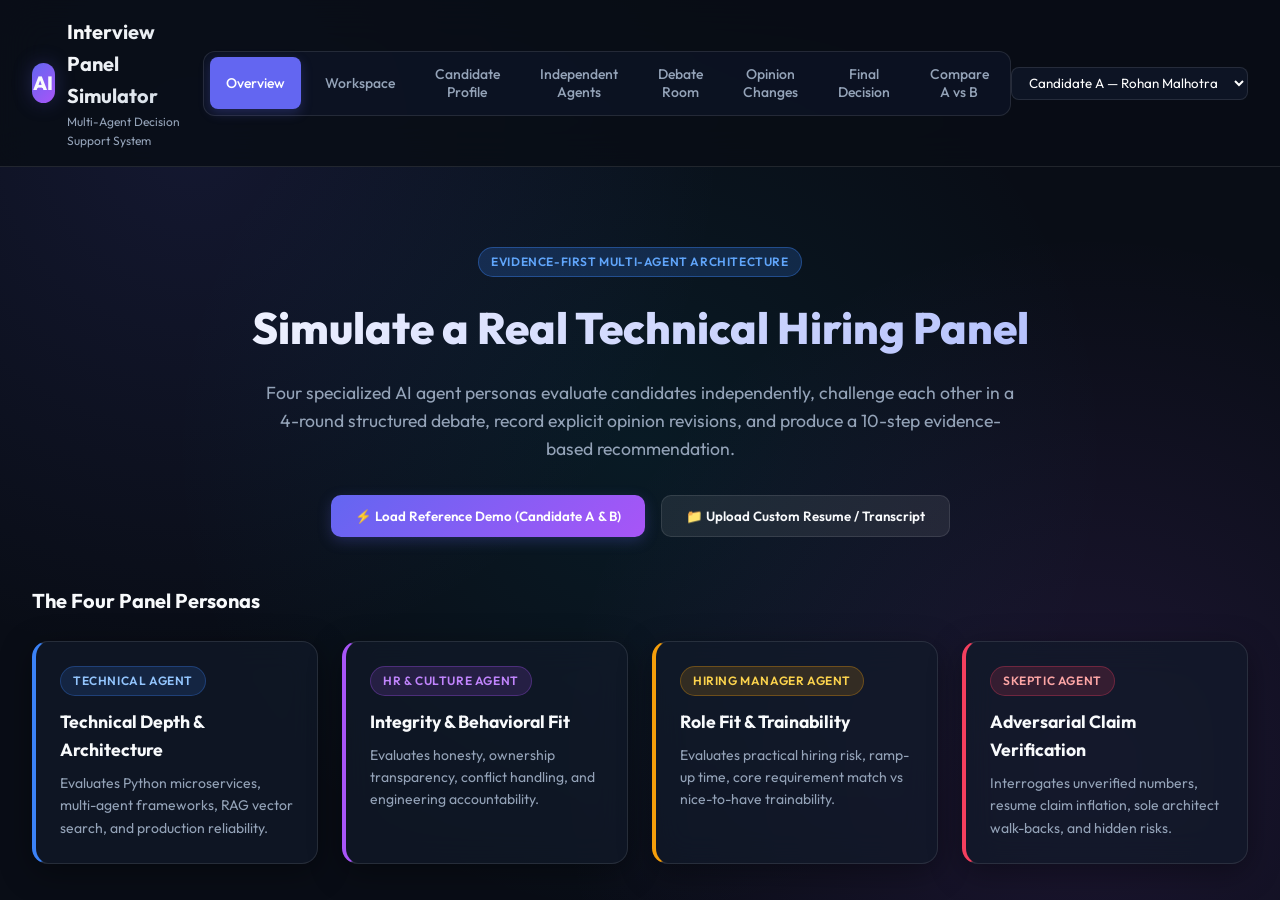
==== frontend/index.html @ b9ddc0e4 "Initial commit: Multi-Agent AI Interview Panel Simulator" ====
<!DOCTYPE html>
<html lang="en">
<head>
  <meta charset="UTF-8">
  <meta name="viewport" content="width=device-width, initial-scale=1.0">
  <title>Multi-Agent AI Interview Panel Simulator</title>
  <meta name="description" content="Evidence-first multi-agent hiring evaluation system featuring independent evaluation, structured debate, opinion revision, and 10-step decision engine.">
  <link rel="stylesheet" href="styles.css">
</head>
<body>

  <!-- Header -->
  <header>
    <div class="logo-container">
      <div class="logo-icon">AI</div>
      <div>
        <div class="logo-text">Interview Panel Simulator</div>
        <div style="font-size: 0.75rem; color: var(--text-muted);">Multi-Agent Decision Support System</div>
      </div>
    </div>

    <nav class="nav-tabs">
      <button class="nav-btn active" onclick="switchTab('screen-landing')">Overview</button>
      <button class="nav-btn" onclick="switchTab('screen-upload')">Workspace</button>
      <button class="nav-btn" onclick="switchTab('screen-overview')">Candidate Profile</button>
      <button class="nav-btn" onclick="switchTab('screen-agents')">Independent Agents</button>
      <button class="nav-btn" onclick="switchTab('screen-debate')">Debate Room</button>
      <button class="nav-btn" onclick="switchTab('screen-revisions')">Opinion Changes</button>
      <button class="nav-btn" onclick="switchTab('screen-decision')">Final Decision</button>
      <button class="nav-btn" onclick="switchTab('screen-compare')">Compare A vs B</button>
    </nav>

    <div style="display: flex; gap: 0.5rem; align-items: center;">
      <select id="candidate-selector" onchange="onCandidateSelectChange()" style="background: rgba(15, 23, 42, 0.8); border: 1px solid var(--border-color); color: #fff; padding: 0.4rem 0.8rem; border-radius: 8px; font-family: inherit;">
        <option value="cand-demo-001">Candidate A — Rohan Malhotra</option>
        <option value="cand-demo-002">Candidate B — Ananya Iyer</option>
      </select>
    </div>
  </header>

  <!-- SCREEN 1: LANDING PAGE -->
  <div id="screen-landing" class="screen active">
    <div style="text-align: center; margin: 3rem 0;">
      <span class="badge badge-hire" style="margin-bottom: 1rem;">Evidence-First Multi-Agent Architecture</span>
      <h1 style="font-size: 2.75rem; font-weight: 800; margin-bottom: 1rem; background: linear-gradient(135deg, #fff 0%, #a5b4fc 100%); -webkit-background-clip: text; -webkit-text-fill-color: transparent;">
        Simulate a Real Technical Hiring Panel
      </h1>
      <p style="color: var(--text-muted); max-width: 750px; margin: 0 auto 2rem auto; font-size: 1.1rem;">
        Four specialized AI agent personas evaluate candidates independently, challenge each other in a 4-round structured debate, record explicit opinion revisions, and produce a 10-step evidence-based recommendation.
      </p>

      <div style="display: flex; gap: 1rem; justify-content: center; margin-bottom: 3rem;">
        <button class="btn-primary" onclick="loadDemoDataAndEvaluate()">
          <span>⚡ Load Reference Demo (Candidate A & B)</span>
        </button>
        <button class="btn-secondary" onclick="switchTab('screen-upload')">
          <span>📁 Upload Custom Resume / Transcript</span>
        </button>
      </div>
    </div>

    <h2 style="font-size: 1.25rem; font-weight: 700; margin-bottom: 1.5rem;">The Four Panel Personas</h2>
    <div class="agent-grid">
      <div class="glass-panel agent-card tech">
        <div>
          <span class="badge badge-tech" style="margin-bottom: 0.75rem;">Technical Agent</span>
          <h3 style="font-size: 1.1rem; margin-bottom: 0.5rem;">Technical Depth & Architecture</h3>
          <p style="font-size: 0.875rem; color: var(--text-muted);">Evaluates Python microservices, multi-agent frameworks, RAG vector search, and production reliability.</p>
        </div>
      </div>
      <div class="glass-panel agent-card hr">
        <div>
          <span class="badge badge-hr" style="margin-bottom: 0.75rem;">HR & Culture Agent</span>
          <h3 style="font-size: 1.1rem; margin-bottom: 0.5rem;">Integrity & Behavioral Fit</h3>
          <p style="font-size: 0.875rem; color: var(--text-muted);">Evaluates honesty, ownership transparency, conflict handling, and engineering accountability.</p>
        </div>
      </div>
      <div class="glass-panel agent-card hm">
        <div>
          <span class="badge badge-hm" style="margin-bottom: 0.75rem;">Hiring Manager Agent</span>
          <h3 style="font-size: 1.1rem; margin-bottom: 0.5rem;">Role Fit & Trainability</h3>
          <p style="font-size: 0.875rem; color: var(--text-muted);">Evaluates practical hiring risk, ramp-up time, core requirement match vs nice-to-have trainability.</p>
        </div>
      </div>
      <div class="glass-panel agent-card skeptic">
        <div>
          <span class="badge badge-skeptic" style="margin-bottom: 0.75rem;">Skeptic Agent</span>
          <h3 style="font-size: 1.1rem; margin-bottom: 0.5rem;">Adversarial Claim Verification</h3>
          <p style="font-size: 0.875rem; color: var(--text-muted);">Interrogates unverified numbers, resume claim inflation, sole architect walk-backs, and hidden risks.</p>
        </div>
      </div>
    </div>
  </div>

  <!-- SCREEN 2: UPLOAD WORKSPACE -->
  <div id="screen-upload" class="screen">
    <div style="margin-bottom: 2rem;">
      <h2 style="font-size: 1.75rem; font-weight: 700;">Evaluation Workspace</h2>
      <p style="color: var(--text-muted);">Upload files or load pre-built demo candidate data for instant analysis.</p>
    </div>

    <div class="glass-panel" style="padding: 2rem; margin-bottom: 2rem;">
      <div style="display: flex; justify-content: space-between; align-items: center; margin-bottom: 1.5rem;">
        <h3 style="font-size: 1.2rem; font-weight: 600;">Reference Scenario Data</h3>
        <button class="btn-primary" onclick="loadDemoDataAndEvaluate()">⚡ Seed & Evaluate Demo Candidates</button>
      </div>
      <p style="color: var(--text-muted); font-size: 0.9rem;">
        Reference role: <strong>AI Engineer — Agentic Systems (Freight Operations)</strong>.<br>
        Candidate A (Rohan Malhotra): 3.5 yrs AI experience; claims multi-agent platform; walks back sole ownership of retry logic.<br>
        Candidate B (Ananya Iyer): Single-agent RAG depth; no LangGraph production experience; high honesty & pre-deploy eval suite.
      </p>
    </div>

    <div class="glass-panel" style="padding: 2rem;">
      <h3 style="font-size: 1.2rem; font-weight: 600; margin-bottom: 1rem;">Upload Custom Files</h3>
      <div style="display: grid; grid-template-columns: 1fr 1fr; gap: 1.5rem;">
        <div>
          <label style="display: block; font-size: 0.875rem; font-weight: 600; margin-bottom: 0.5rem;">Candidate Name</label>
          <input type="text" id="custom-cand-name" placeholder="e.g. Alex Morgan" style="width: 100%; padding: 0.75rem; background: rgba(15, 23, 42, 0.8); border: 1px solid var(--border-color); color: #fff; border-radius: 8px; font-family: inherit;">
        </div>
        <div>
          <label style="display: block; font-size: 0.875rem; font-weight: 600; margin-bottom: 0.5rem;">Resume File (.pdf / .txt)</label>
          <input type="file" id="custom-cand-resume" style="width: 100%; color: var(--text-muted);">
        </div>
        <div style="grid-column: span 2;">
          <label style="display: block; font-size: 0.875rem; font-weight: 600; margin-bottom: 0.5rem;">Interview Transcript File (.pdf / .txt)</label>
          <input type="file" id="custom-cand-transcript" style="width: 100%; color: var(--text-muted);">
        </div>
      </div>
      <button class="btn-secondary" style="margin-top: 1.5rem;" onclick="uploadCustomCandidate()">Upload & Evaluate</button>
    </div>
  </div>

  <!-- SCREEN 3: PROCESSING PIPELINE -->
  <div id="screen-pipeline" class="screen">
    <div style="text-align: center; margin: 3rem 0;">
      <h2 style="font-size: 1.75rem; font-weight: 700; margin-bottom: 1rem;">Evaluating Candidate Pipeline</h2>
      <p style="color: var(--text-muted); margin-bottom: 2rem;">Running independent agents, debate engine, and 10-step final decision reasoning...</p>
      
      <div class="glass-panel" style="max-width: 600px; margin: 0 auto; padding: 2rem; text-align: left;">
        <div class="pipeline-step" id="step-1" style="display: flex; gap: 1rem; align-items: center; margin-bottom: 1rem;">
          <span style="width: 24px; height: 24px; border-radius: 50%; background: var(--emerald); display: inline-flex; align-items: center; justify-content: center; font-size: 0.8rem; font-weight: 700; color: #000;">✓</span>
          <span>1. Document Parsing & Text Extraction</span>
        </div>
        <div class="pipeline-step" id="step-2" style="display: flex; gap: 1rem; align-items: center; margin-bottom: 1rem;">
          <span style="width: 24px; height: 24px; border-radius: 50%; background: var(--emerald); display: inline-flex; align-items: center; justify-content: center; font-size: 0.8rem; font-weight: 700; color: #000;">✓</span>
          <span>2. Candidate Profile & Evidence Store Registry</span>
        </div>
        <div class="pipeline-step" id="step-3" style="display: flex; gap: 1rem; align-items: center; margin-bottom: 1rem;">
          <span style="width: 24px; height: 24px; border-radius: 50%; background: var(--emerald); display: inline-flex; align-items: center; justify-content: center; font-size: 0.8rem; font-weight: 700; color: #000;">✓</span>
          <span>3. Four Independent Agent Evaluations (Isolated)</span>
        </div>
        <div class="pipeline-step" id="step-4" style="display: flex; gap: 1rem; align-items: center; margin-bottom: 1rem;">
          <span style="width: 24px; height: 24px; border-radius: 50%; background: var(--emerald); display: inline-flex; align-items: center; justify-content: center; font-size: 0.8rem; font-weight: 700; color: #000;">✓</span>
          <span>4. Structured 4-Round Debate Protocol</span>
        </div>
        <div class="pipeline-step" id="step-5" style="display: flex; gap: 1rem; align-items: center;">
          <span style="width: 24px; height: 24px; border-radius: 50%; background: var(--emerald); display: inline-flex; align-items: center; justify-content: center; font-size: 0.8rem; font-weight: 700; color: #000;">✓</span>
          <span>5. 10-Step Final Panel Decision Synthesis</span>
        </div>
      </div>
    </div>
  </div>

  <!-- SCREEN 4: CANDIDATE OVERVIEW -->
  <div id="screen-overview" class="screen">
    <div id="candidate-header" style="margin-bottom: 2rem;">
      <!-- Loaded dynamically -->
    </div>
    <div style="display: grid; grid-template-columns: 2fr 1fr; gap: 1.5rem;">
      <div class="glass-panel" style="padding: 1.5rem;">
        <h3 style="font-size: 1.1rem; font-weight: 700; margin-bottom: 1rem;">Demonstrated Capabilities & Claims</h3>
        <div id="cand-capabilities" style="margin-bottom: 1.5rem;"></div>
        
        <h3 style="font-size: 1.1rem; font-weight: 700; margin-bottom: 1rem;">Identified Technical / Role Gaps</h3>
        <div id="cand-gaps"></div>
      </div>

      <div class="glass-panel" style="padding: 1.5rem;">
        <h3 style="font-size: 1.1rem; font-weight: 700; margin-bottom: 1rem;">Evidence Registry</h3>
        <p style="font-size: 0.85rem; color: var(--text-muted); margin-bottom: 1rem;">Click any Evidence ID to view source document quote:</p>
        <div id="cand-evidence-list" style="display: flex; flex-direction: column; gap: 0.5rem;"></div>
      </div>
    </div>
  </div>

  <!-- SCREEN 5: INDEPENDENT AGENTS -->
  <div id="screen-agents" class="screen">
    <div style="margin-bottom: 1.5rem;">
      <h2 style="font-size: 1.75rem; font-weight: 700;">Independent First Impressions</h2>
      <p style="color: var(--text-muted);">Initial evaluations generated by 4 isolated agent calls with zero cross-agent visibility.</p>
    </div>
    <div id="initial-agents-container" class="agent-grid"></div>
  </div>

  <!-- SCREEN 6: DEBATE ROOM -->
  <div id="screen-debate" class="screen">
    <div style="margin-bottom: 1.5rem; display: flex; justify-content: space-between; align-items: center;">
      <div>
        <h2 style="font-size: 1.75rem; font-weight: 700;">Debate Room</h2>
        <p style="color: var(--text-muted);">4-Round structured cross-examination (Challenge → Response → Revision → Summary)</p>
      </div>
      <button class="btn-secondary" onclick="runDebateForCurrentCandidate()">Re-Run Debate</button>
    </div>
    <div id="debate-timeline-container" style="max-width: 900px; margin: 0 auto;"></div>
  </div>

  <!-- SCREEN 7: OPINION REVISIONS -->
  <div id="screen-revisions" class="screen">
    <div style="margin-bottom: 1.5rem;">
      <h2 style="font-size: 1.75rem; font-weight: 700;">Explicit Opinion Revision Tracking</h2>
      <p style="color: var(--text-muted);">Before & After matrix comparing initial recommendations against post-debate stance revisions.</p>
    </div>
    <div class="glass-panel" style="padding: 1.5rem;">
      <table class="matrix-table">
        <thead>
          <tr>
            <th>Agent Persona</th>
            <th>Initial Position</th>
            <th>Post-Debate Position</th>
            <th>Changed?</th>
            <th>Revision Trigger & Reason</th>
          </tr>
        </thead>
        <tbody id="opinion-revisions-tbody"></tbody>
      </table>
    </div>
  </div>

  <!-- SCREEN 8: FINAL DECISION -->
  <div id="screen-decision" class="screen">
    <div id="final-decision-header" style="margin-bottom: 2rem;"></div>
    <div style="display: grid; grid-template-columns: 1fr 1fr; gap: 1.5rem; margin-bottom: 2rem;">
      <div class="glass-panel" style="padding: 1.5rem;">
        <h3 style="font-size: 1.1rem; font-weight: 700; color: #34d399; margin-bottom: 1rem;">Core Strengths & Alignment</h3>
        <div id="final-strengths"></div>
      </div>
      <div class="glass-panel" style="padding: 1.5rem;">
        <h3 style="font-size: 1.1rem; font-weight: 700; color: #f87171; margin-bottom: 1rem;">Key Risks & Unresolved Disagreements</h3>
        <div id="final-concerns"></div>
      </div>
    </div>
    <div class="glass-panel" style="padding: 1.5rem;">
      <h3 style="font-size: 1.2rem; font-weight: 700; margin-bottom: 1rem;">10-Step Multi-Tier Reasoning Sequence</h3>
      <div id="reasoning-steps-container"></div>
    </div>
  </div>

  <!-- SCREEN 9: CANDIDATE COMPARISON -->
  <div id="screen-compare" class="screen">
    <div style="margin-bottom: 2rem;">
      <h2 style="font-size: 1.75rem; font-weight: 700;">Side-by-Side Panel Comparison</h2>
      <p style="color: var(--text-muted);">Comparing Candidate A (Rohan Malhotra) vs Candidate B (Ananya Iyer)</p>
    </div>
    <div id="comparison-container"></div>
  </div>

  <!-- EVIDENCE EXPLORER MODAL -->
  <div id="evidence-modal" class="modal-overlay">
    <div class="modal-content">
      <button class="modal-close" onclick="closeEvidenceModal()">&times;</button>
      <div style="display: flex; gap: 0.5rem; align-items: center; margin-bottom: 1rem;">
        <span id="modal-ev-id" class="evidence-chip">E-A-001</span>
        <span id="modal-ev-source" class="badge badge-hire">transcript</span>
        <span id="modal-ev-section" style="font-size: 0.85rem; color: var(--text-muted);">Technical</span>
      </div>
      <h3 style="font-size: 1.1rem; font-weight: 700; margin-bottom: 0.75rem;">Source Document Quote</h3>
      <blockquote id="modal-ev-quote" style="background: rgba(15, 23, 42, 0.9); border-left: 3px solid var(--primary); padding: 1rem; font-style: italic; color: #e2e8f0; margin-bottom: 1rem; border-radius: 4px;">
        Quote text goes here...
      </blockquote>
      <h4 style="font-size: 0.9rem; font-weight: 600; color: var(--text-muted); margin-bottom: 0.5rem;">Supported Claims:</h4>
      <div id="modal-ev-supports" style="display: flex; gap: 0.5rem; flex-wrap: wrap;"></div>
    </div>
  </div>

  <script src="app.js"></script>
</body>
</html>
---- frontend/styles.css ----
@import url('https://fonts.googleapis.com/css2?family=Outfit:wght@300;400;500;600;700;800&family=JetBrains+Mono:wght@400;500;600&display=swap');

:root {
  --bg-dark: #090d16;
  --bg-card: rgba(18, 26, 42, 0.7);
  --bg-card-hover: rgba(26, 38, 62, 0.85);
  --border-color: rgba(255, 255, 255, 0.1);
  --border-highlight: rgba(99, 102, 241, 0.4);
  
  --primary: #6366f1;
  --primary-glow: rgba(99, 102, 241, 0.25);
  --cyan: #06b6d4;
  --purple: #a855f7;
  --amber: #f59e0b;
  --rose: #f43f5e;
  --emerald: #10b981;
  
  --text-main: #f8fafc;
  --text-muted: #94a3b8;
  --text-subtle: #64748b;
  
  --tech-color: #3b82f6;
  --hr-color: #a855f7;
  --hm-color: #f59e0b;
  --skeptic-color: #f43f5e;
}

* {
  box-sizing: border-box;
  margin: 0;
  padding: 0;
}

body {
  font-family: 'Outfit', -apple-system, BlinkMacSystemFont, sans-serif;
  background-color: var(--bg-dark);
  color: var(--text-main);
  line-height: 1.6;
  overflow-x: hidden;
  background-image: 
    radial-gradient(circle at 15% 15%, rgba(99, 102, 241, 0.12) 0%, transparent 40%),
    radial-gradient(circle at 85% 85%, rgba(168, 85, 247, 0.12) 0%, transparent 40%),
    radial-gradient(circle at 50% 50%, rgba(6, 182, 212, 0.08) 0%, transparent 60%);
  min-height: 100vh;
}

/* Scrollbars */
::-webkit-scrollbar {
  width: 8px;
  height: 8px;
}
::-webkit-scrollbar-track {
  background: rgba(15, 23, 42, 0.6);
}
::-webkit-scrollbar-thumb {
  background: rgba(255, 255, 255, 0.15);
  border-radius: 4px;
}
::-webkit-scrollbar-thumb:hover {
  background: rgba(255, 255, 255, 0.3);
}

/* Glassmorphism Containers */
.glass-panel {
  background: var(--bg-card);
  backdrop-filter: blur(16px);
  -webkit-backdrop-filter: blur(16px);
  border: 1px solid var(--border-color);
  border-radius: 16px;
  box-shadow: 0 8px 32px 0 rgba(0, 0, 0, 0.37);
  transition: all 0.3s ease;
}

.glass-panel:hover {
  border-color: rgba(255, 255, 255, 0.18);
}

/* Header & Nav */
header {
  position: sticky;
  top: 0;
  z-index: 100;
  background: rgba(9, 13, 22, 0.85);
  backdrop-filter: blur(20px);
  border-bottom: 1px solid var(--border-color);
  padding: 1rem 2rem;
  display: flex;
  justify-content: space-between;
  align-items: center;
}

.logo-container {
  display: flex;
  align-items: center;
  gap: 0.75rem;
}

.logo-icon {
  width: 40px;
  height: 40px;
  background: linear-gradient(135deg, var(--primary), var(--purple));
  border-radius: 12px;
  display: flex;
  align-items: center;
  justify-content: center;
  font-weight: 800;
  font-size: 1.2rem;
  box-shadow: 0 0 20px var(--primary-glow);
}

.logo-text {
  font-size: 1.25rem;
  font-weight: 700;
  background: linear-gradient(135deg, #fff 0%, #cbd5e1 100%);
  -webkit-background-clip: text;
  -webkit-text-fill-color: transparent;
}

.nav-tabs {
  display: flex;
  gap: 0.5rem;
  background: rgba(15, 23, 42, 0.6);
  padding: 0.35rem;
  border-radius: 12px;
  border: 1px solid var(--border-color);
}

.nav-btn {
  background: transparent;
  border: none;
  color: var(--text-muted);
  padding: 0.5rem 1rem;
  font-family: inherit;
  font-size: 0.875rem;
  font-weight: 500;
  border-radius: 8px;
  cursor: pointer;
  transition: all 0.2s ease;
}

.nav-btn:hover {
  color: var(--text-main);
  background: rgba(255, 255, 255, 0.05);
}

.nav-btn.active {
  color: #fff;
  background: var(--primary);
  box-shadow: 0 4px 12px var(--primary-glow);
}

/* Badges */
.badge {
  display: inline-flex;
  align-items: center;
  padding: 0.25rem 0.75rem;
  border-radius: 20px;
  font-size: 0.75rem;
  font-weight: 600;
  text-transform: uppercase;
  letter-spacing: 0.05em;
}

.badge-strong-hire { background: rgba(16, 185, 129, 0.2); color: #34d399; border: 1px solid rgba(16, 185, 129, 0.4); }
.badge-hire { background: rgba(59, 130, 246, 0.2); color: #60a5fa; border: 1px solid rgba(59, 130, 246, 0.4); }
.badge-borderline { background: rgba(245, 158, 11, 0.2); color: #fbbf24; border: 1px solid rgba(245, 158, 11, 0.4); }
.badge-no-hire { background: rgba(244, 63, 94, 0.2); color: #f87171; border: 1px solid rgba(244, 63, 94, 0.4); }

.badge-tech { background: rgba(59, 130, 246, 0.15); color: #93c5fd; border: 1px solid rgba(59, 130, 246, 0.3); }
.badge-hr { background: rgba(168, 85, 247, 0.15); color: #c084fc; border: 1px solid rgba(168, 85, 247, 0.3); }
.badge-hm { background: rgba(245, 158, 11, 0.15); color: #fcd34d; border: 1px solid rgba(245, 158, 11, 0.3); }
.badge-skeptic { background: rgba(244, 63, 94, 0.15); color: #fca5a5; border: 1px solid rgba(244, 63, 94, 0.3); }

/* Stance Badges */
.stance-agree { background: rgba(16, 185, 129, 0.2); color: #34d399; }
.stance-disagree { background: rgba(244, 63, 94, 0.2); color: #f87171; }
.stance-partial { background: rgba(245, 158, 11, 0.2); color: #fbbf24; }
.stance-clarify { background: rgba(6, 182, 212, 0.2); color: #22d3ee; }

/* Buttons */
.btn-primary {
  background: linear-gradient(135deg, var(--primary), var(--purple));
  color: white;
  border: none;
  padding: 0.75rem 1.5rem;
  font-family: inherit;
  font-weight: 600;
  border-radius: 10px;
  cursor: pointer;
  box-shadow: 0 4px 14px var(--primary-glow);
  transition: all 0.2s ease;
  display: inline-flex;
  align-items: center;
  gap: 0.5rem;
}

.btn-primary:hover {
  transform: translateY(-2px);
  box-shadow: 0 6px 20px var(--primary-glow);
}

.btn-secondary {
  background: rgba(255, 255, 255, 0.08);
  color: var(--text-main);
  border: 1px solid var(--border-color);
  padding: 0.75rem 1.5rem;
  font-family: inherit;
  font-weight: 600;
  border-radius: 10px;
  cursor: pointer;
  transition: all 0.2s ease;
}

.btn-secondary:hover {
  background: rgba(255, 255, 255, 0.15);
}

/* Layout Screens */
.screen {
  display: none;
  padding: 2rem;
  max-width: 1300px;
  margin: 0 auto;
  animation: fadeIn 0.4s ease-out;
}

.screen.active {
  display: block;
}

@keyframes fadeIn {
  from { opacity: 0; transform: translateY(10px); }
  to { opacity: 1; transform: translateY(0); }
}

/* Evidence Chip */
.evidence-chip {
  display: inline-flex;
  align-items: center;
  gap: 0.35rem;
  padding: 0.2rem 0.5rem;
  background: rgba(99, 102, 241, 0.15);
  border: 1px solid rgba(99, 102, 241, 0.3);
  border-radius: 6px;
  font-family: 'JetBrains Mono', monospace;
  font-size: 0.75rem;
  color: #a5b4fc;
  cursor: pointer;
  transition: all 0.2s ease;
}

.evidence-chip:hover {
  background: rgba(99, 102, 241, 0.35);
  color: #fff;
  border-color: var(--primary);
}

/* Modal / Drawer */
.modal-overlay {
  position: fixed;
  top: 0;
  left: 0;
  right: 0;
  bottom: 0;
  background: rgba(0, 0, 0, 0.75);
  backdrop-filter: blur(8px);
  z-index: 1000;
  display: none;
  align-items: center;
  justify-content: center;
  padding: 2rem;
}

.modal-overlay.active {
  display: flex;
}

.modal-content {
  background: #0f172a;
  border: 1px solid var(--border-highlight);
  border-radius: 20px;
  max-width: 650px;
  width: 100%;
  padding: 2rem;
  box-shadow: 0 20px 50px rgba(0, 0, 0, 0.6);
  position: relative;
}

.modal-close {
  position: absolute;
  top: 1.25rem;
  right: 1.25rem;
  background: transparent;
  border: none;
  color: var(--text-muted);
  font-size: 1.5rem;
  cursor: pointer;
}

.modal-close:hover {
  color: white;
}

/* Grid & Cards */
.agent-grid {
  display: grid;
  grid-template-columns: repeat(auto-fit, minmax(280px, 1fr));
  gap: 1.5rem;
  margin-top: 1.5rem;
}

.agent-card {
  padding: 1.5rem;
  display: flex;
  flex-direction: column;
  justify-content: space-between;
  border-left: 4px solid var(--primary);
}

.agent-card.tech { border-left-color: var(--tech-color); }
.agent-card.hr { border-left-color: var(--hr-color); }
.agent-card.hm { border-left-color: var(--hm-color); }
.agent-card.skeptic { border-left-color: var(--skeptic-color); }

/* Debate Message Card */
.debate-turn-card {
  padding: 1.25rem;
  margin-bottom: 1rem;
  border-left: 3px solid var(--border-color);
  position: relative;
}

.opinion-changed-card {
  background: rgba(245, 158, 11, 0.12);
  border: 1px solid rgba(245, 158, 11, 0.4);
  border-radius: 12px;
  padding: 1rem 1.25rem;
  margin: 1.25rem 0;
  display: flex;
  align-items: center;
  gap: 1rem;
}

/* Comparison Table */
.matrix-table {
  width: 100%;
  border-collapse: collapse;
  margin-top: 1rem;
}

.matrix-table th, .matrix-table td {
  padding: 1rem;
  text-align: left;
  border-bottom: 1px solid var(--border-color);
}

.matrix-table th {
  background: rgba(15, 23, 42, 0.8);
  color: var(--text-muted);
  font-size: 0.85rem;
  text-transform: uppercase;
}
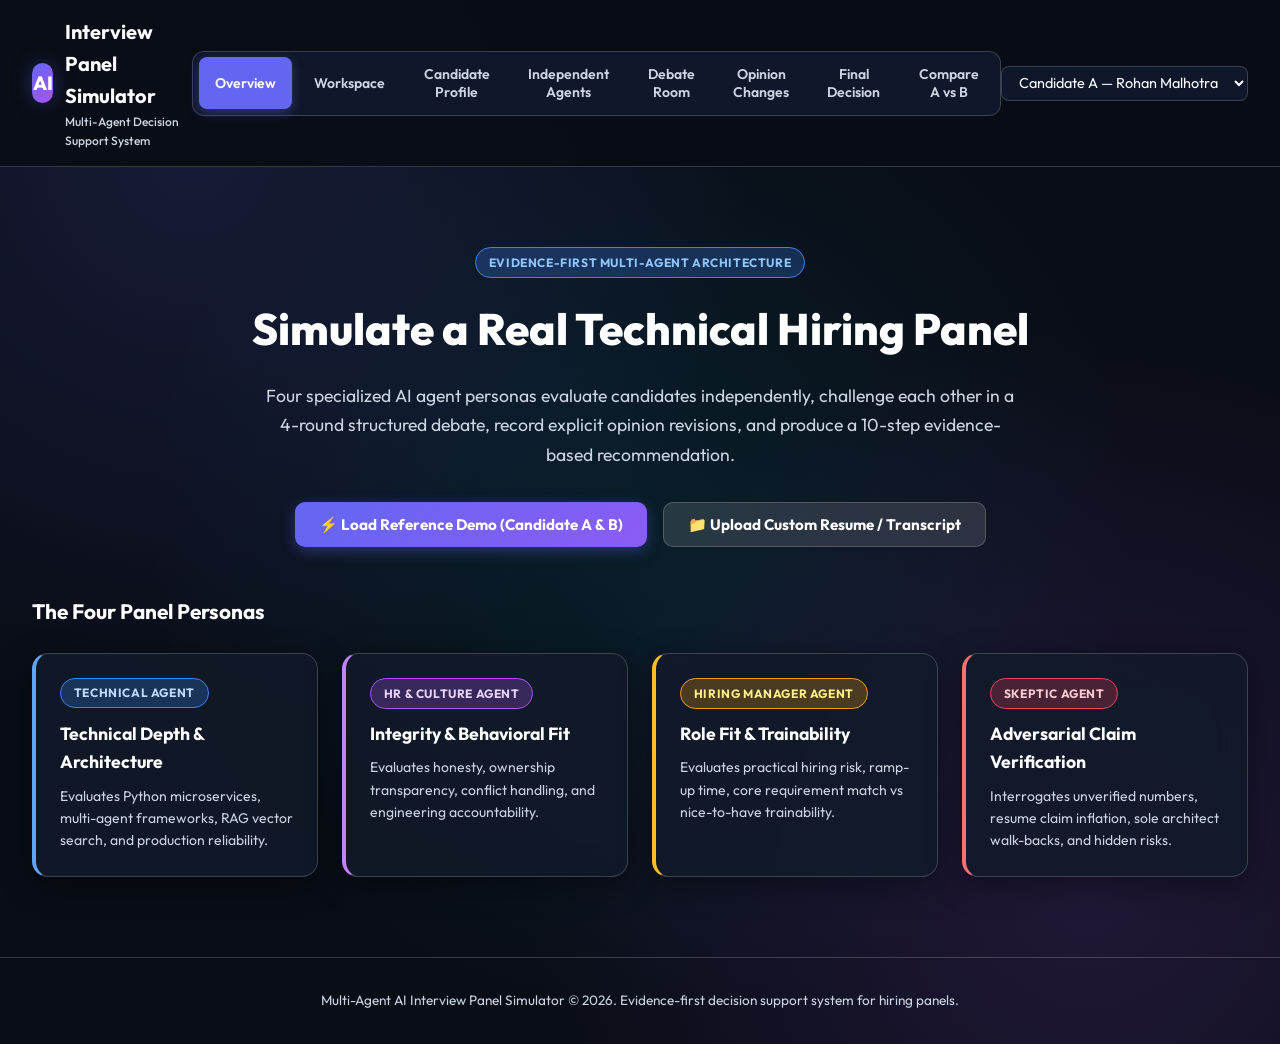
==== commit affd6497: "Overhaul Accessibility (WCAG 2.1 AA), Security Headers, Input Sanitization, and Response Compression" ====
--- a/frontend/index.html
+++ b/frontend/index.html
@@ -1,5 +1,5 @@
 <!DOCTYPE html>
-<html lang="en">
+<html lang="en" dir="ltr">
 <head>
   <meta charset="UTF-8">
   <meta name="viewport" content="width=device-width, initial-scale=1.0">
@@ -9,270 +9,285 @@
 </head>
 <body>
 
+  <!-- Screen Reader Announcement Live Region -->
+  <div id="live-announcer" class="sr-only" aria-live="polite" aria-atomic="true"></div>
+
   <!-- Header -->
-  <header>
+  <header role="banner">
     <div class="logo-container">
-      <div class="logo-icon">AI</div>
+      <div class="logo-icon" aria-hidden="true">AI</div>
       <div>
-        <div class="logo-text">Interview Panel Simulator</div>
-        <div style="font-size: 0.75rem; color: var(--text-muted);">Multi-Agent Decision Support System</div>
+        <h1 class="logo-text">Interview Panel Simulator</h1>
+        <p style="font-size: 0.75rem; color: #cbd5e1; font-weight: 500;">Multi-Agent Decision Support System</p>
       </div>
     </div>
 
-    <nav class="nav-tabs">
-      <button class="nav-btn active" onclick="switchTab('screen-landing')">Overview</button>
-      <button class="nav-btn" onclick="switchTab('screen-upload')">Workspace</button>
-      <button class="nav-btn" onclick="switchTab('screen-overview')">Candidate Profile</button>
-      <button class="nav-btn" onclick="switchTab('screen-agents')">Independent Agents</button>
-      <button class="nav-btn" onclick="switchTab('screen-debate')">Debate Room</button>
-      <button class="nav-btn" onclick="switchTab('screen-revisions')">Opinion Changes</button>
-      <button class="nav-btn" onclick="switchTab('screen-decision')">Final Decision</button>
-      <button class="nav-btn" onclick="switchTab('screen-compare')">Compare A vs B</button>
+    <nav aria-label="Primary Navigation">
+      <div class="nav-tabs" role="tablist">
+        <button id="tab-landing" role="tab" aria-selected="true" aria-controls="screen-landing" class="nav-btn active" onclick="switchTab('screen-landing')">Overview</button>
+        <button id="tab-upload" role="tab" aria-selected="false" aria-controls="screen-upload" class="nav-btn" onclick="switchTab('screen-upload')">Workspace</button>
+        <button id="tab-overview" role="tab" aria-selected="false" aria-controls="screen-overview" class="nav-btn" onclick="switchTab('screen-overview')">Candidate Profile</button>
+        <button id="tab-agents" role="tab" aria-selected="false" aria-controls="screen-agents" class="nav-btn" onclick="switchTab('screen-agents')">Independent Agents</button>
+        <button id="tab-debate" role="tab" aria-selected="false" aria-controls="screen-debate" class="nav-btn" onclick="switchTab('screen-debate')">Debate Room</button>
+        <button id="tab-revisions" role="tab" aria-selected="false" aria-controls="screen-revisions" class="nav-btn" onclick="switchTab('screen-revisions')">Opinion Changes</button>
+        <button id="tab-decision" role="tab" aria-selected="false" aria-controls="screen-decision" class="nav-btn" onclick="switchTab('screen-decision')">Final Decision</button>
+        <button id="tab-compare" role="tab" aria-selected="false" aria-controls="screen-compare" class="nav-btn" onclick="switchTab('screen-compare')">Compare A vs B</button>
+      </div>
     </nav>
 
     <div style="display: flex; gap: 0.5rem; align-items: center;">
-      <select id="candidate-selector" onchange="onCandidateSelectChange()" style="background: rgba(15, 23, 42, 0.8); border: 1px solid var(--border-color); color: #fff; padding: 0.4rem 0.8rem; border-radius: 8px; font-family: inherit;">
+      <label for="candidate-selector" class="sr-only">Select Candidate</label>
+      <select id="candidate-selector" aria-label="Select Candidate Profile" onchange="onCandidateSelectChange()" style="background: #0f172a; border: 1px solid var(--border-color); color: #ffffff; padding: 0.4rem 0.8rem; border-radius: 8px; font-family: inherit; font-size: 0.9rem;">
         <option value="cand-demo-001">Candidate A — Rohan Malhotra</option>
         <option value="cand-demo-002">Candidate B — Ananya Iyer</option>
       </select>
     </div>
   </header>
 
-  <!-- SCREEN 1: LANDING PAGE -->
-  <div id="screen-landing" class="screen active">
-    <div style="text-align: center; margin: 3rem 0;">
-      <span class="badge badge-hire" style="margin-bottom: 1rem;">Evidence-First Multi-Agent Architecture</span>
-      <h1 style="font-size: 2.75rem; font-weight: 800; margin-bottom: 1rem; background: linear-gradient(135deg, #fff 0%, #a5b4fc 100%); -webkit-background-clip: text; -webkit-text-fill-color: transparent;">
-        Simulate a Real Technical Hiring Panel
-      </h1>
-      <p style="color: var(--text-muted); max-width: 750px; margin: 0 auto 2rem auto; font-size: 1.1rem;">
-        Four specialized AI agent personas evaluate candidates independently, challenge each other in a 4-round structured debate, record explicit opinion revisions, and produce a 10-step evidence-based recommendation.
-      </p>
-
-      <div style="display: flex; gap: 1rem; justify-content: center; margin-bottom: 3rem;">
-        <button class="btn-primary" onclick="loadDemoDataAndEvaluate()">
-          <span>⚡ Load Reference Demo (Candidate A & B)</span>
-        </button>
-        <button class="btn-secondary" onclick="switchTab('screen-upload')">
-          <span>📁 Upload Custom Resume / Transcript</span>
-        </button>
-      </div>
-    </div>
-
-    <h2 style="font-size: 1.25rem; font-weight: 700; margin-bottom: 1.5rem;">The Four Panel Personas</h2>
-    <div class="agent-grid">
-      <div class="glass-panel agent-card tech">
+  <!-- Main Content Area -->
+  <main id="main-content" role="main">
+
+    <!-- SCREEN 1: LANDING PAGE -->
+    <section id="screen-landing" class="screen active" role="tabpanel" aria-labelledby="tab-landing" tabindex="0">
+      <div style="text-align: center; margin: 3rem 0;">
+        <span class="badge badge-hire" style="margin-bottom: 1rem;">Evidence-First Multi-Agent Architecture</span>
+        <h2 style="font-size: 2.75rem; font-weight: 800; margin-bottom: 1rem; color: #ffffff;">
+          Simulate a Real Technical Hiring Panel
+        </h2>
+        <p style="color: #cbd5e1; max-width: 750px; margin: 0 auto 2rem auto; font-size: 1.1rem; line-height: 1.7;">
+          Four specialized AI agent personas evaluate candidates independently, challenge each other in a 4-round structured debate, record explicit opinion revisions, and produce a 10-step evidence-based recommendation.
+        </p>
+
+        <div style="display: flex; gap: 1rem; justify-content: center; margin-bottom: 3rem;">
+          <button class="btn-primary" aria-label="Load reference demo candidate data" onclick="loadDemoDataAndEvaluate()">
+            <span>⚡ Load Reference Demo (Candidate A & B)</span>
+          </button>
+          <button class="btn-secondary" aria-label="Navigate to upload workspace" onclick="switchTab('screen-upload')">
+            <span>📁 Upload Custom Resume / Transcript</span>
+          </button>
+        </div>
+      </div>
+
+      <h3 style="font-size: 1.3rem; font-weight: 700; margin-bottom: 1.5rem; color: #ffffff;">The Four Panel Personas</h3>
+      <div class="agent-grid">
+        <article class="glass-panel agent-card tech" tabindex="0">
+          <div>
+            <span class="badge badge-tech" style="margin-bottom: 0.75rem;">Technical Agent</span>
+            <h4 style="font-size: 1.1rem; margin-bottom: 0.5rem; color: #ffffff;">Technical Depth & Architecture</h4>
+            <p style="font-size: 0.875rem; color: #cbd5e1;">Evaluates Python microservices, multi-agent frameworks, RAG vector search, and production reliability.</p>
+          </div>
+        </article>
+        <article class="glass-panel agent-card hr" tabindex="0">
+          <div>
+            <span class="badge badge-hr" style="margin-bottom: 0.75rem;">HR & Culture Agent</span>
+            <h4 style="font-size: 1.1rem; margin-bottom: 0.5rem; color: #ffffff;">Integrity & Behavioral Fit</h4>
+            <p style="font-size: 0.875rem; color: #cbd5e1;">Evaluates honesty, ownership transparency, conflict handling, and engineering accountability.</p>
+          </div>
+        </article>
+        <article class="glass-panel agent-card hm" tabindex="0">
+          <div>
+            <span class="badge badge-hm" style="margin-bottom: 0.75rem;">Hiring Manager Agent</span>
+            <h4 style="font-size: 1.1rem; margin-bottom: 0.5rem; color: #ffffff;">Role Fit & Trainability</h4>
+            <p style="font-size: 0.875rem; color: #cbd5e1;">Evaluates practical hiring risk, ramp-up time, core requirement match vs nice-to-have trainability.</p>
+          </div>
+        </article>
+        <article class="glass-panel agent-card skeptic" tabindex="0">
+          <div>
+            <span class="badge badge-skeptic" style="margin-bottom: 0.75rem;">Skeptic Agent</span>
+            <h4 style="font-size: 1.1rem; margin-bottom: 0.5rem; color: #ffffff;">Adversarial Claim Verification</h4>
+            <p style="font-size: 0.875rem; color: #cbd5e1;">Interrogates unverified numbers, resume claim inflation, sole architect walk-backs, and hidden risks.</p>
+          </div>
+        </article>
+      </div>
+    </section>
+
+    <!-- SCREEN 2: UPLOAD WORKSPACE -->
+    <section id="screen-upload" class="screen" role="tabpanel" aria-labelledby="tab-upload" tabindex="0">
+      <div style="margin-bottom: 2rem;">
+        <h2 style="font-size: 1.75rem; font-weight: 700; color: #ffffff;">Evaluation Workspace</h2>
+        <p style="color: #cbd5e1;">Upload custom candidate files or run the pre-built reference demo dataset.</p>
+      </div>
+
+      <div class="glass-panel" style="padding: 2rem; margin-bottom: 2rem;">
+        <div style="display: flex; justify-content: space-between; align-items: center; margin-bottom: 1.5rem;">
+          <h3 style="font-size: 1.2rem; font-weight: 600; color: #ffffff;">Reference Scenario Data</h3>
+          <button class="btn-primary" aria-label="Seed and evaluate reference demo candidates" onclick="loadDemoDataAndEvaluate()">⚡ Seed & Evaluate Demo Candidates</button>
+        </div>
+        <p style="color: #cbd5e1; font-size: 0.95rem; line-height: 1.6;">
+          Target Role: <strong style="color: #ffffff;">AI Engineer — Agentic Systems (Freight Operations)</strong>.<br>
+          <strong style="color: #60a5fa;">Candidate A (Rohan Malhotra)</strong>: 3.5 yrs AI experience; claims multi-agent platform; walks back sole ownership of retry engine.<br>
+          <strong style="color: #34d399;">Candidate B (Ananya Iyer)</strong>: Single-agent RAG depth; no LangGraph production experience; high honesty & pre-deploy eval suite.
+        </p>
+      </div>
+
+      <div class="glass-panel" style="padding: 2rem;">
+        <h3 style="font-size: 1.2rem; font-weight: 600; margin-bottom: 1.25rem; color: #ffffff;">Upload Custom Files</h3>
+        <form id="upload-form" onsubmit="event.preventDefault(); uploadCustomCandidate();">
+          <div style="display: grid; grid-template-columns: 1fr 1fr; gap: 1.5rem;">
+            <div>
+              <label for="custom-cand-name" style="display: block; font-size: 0.875rem; font-weight: 600; margin-bottom: 0.5rem; color: #ffffff;">Candidate Name</label>
+              <input type="text" id="custom-cand-name" name="candidate_name" placeholder="e.g. Alex Morgan" required aria-required="true" style="width: 100%; padding: 0.75rem; background: #0f172a; border: 1px solid var(--border-color); color: #ffffff; border-radius: 8px; font-family: inherit;">
+            </div>
+            <div>
+              <label for="custom-cand-resume" style="display: block; font-size: 0.875rem; font-weight: 600; margin-bottom: 0.5rem; color: #ffffff;">Resume File (.pdf / .txt)</label>
+              <input type="file" id="custom-cand-resume" name="resume" accept=".pdf,.txt" aria-label="Upload resume file" style="width: 100%; color: #cbd5e1;">
+            </div>
+            <div style="grid-column: span 2;">
+              <label for="custom-cand-transcript" style="display: block; font-size: 0.875rem; font-weight: 600; margin-bottom: 0.5rem; color: #ffffff;">Interview Transcript File (.pdf / .txt)</label>
+              <input type="file" id="custom-cand-transcript" name="transcript" accept=".pdf,.txt" aria-label="Upload interview transcript file" style="width: 100%; color: #cbd5e1;">
+            </div>
+          </div>
+          <button type="submit" class="btn-secondary" style="margin-top: 1.5rem;" aria-label="Submit uploaded candidate for evaluation">Upload & Evaluate Candidate</button>
+        </form>
+      </div>
+    </section>
+
+    <!-- SCREEN 3: PROCESSING PIPELINE -->
+    <section id="screen-pipeline" class="screen" role="tabpanel" aria-labelledby="tab-upload" tabindex="0">
+      <div style="text-align: center; margin: 3rem 0;">
+        <h2 style="font-size: 1.75rem; font-weight: 700; margin-bottom: 1rem; color: #ffffff;">Evaluating Candidate Pipeline</h2>
+        <p style="color: #cbd5e1; margin-bottom: 2rem;">Running independent agents, debate engine, and 10-step final decision reasoning...</p>
+        
+        <div class="glass-panel" style="max-width: 600px; margin: 0 auto; padding: 2rem; text-align: left;">
+          <div class="pipeline-step" id="step-1" style="display: flex; gap: 1rem; align-items: center; margin-bottom: 1rem;">
+            <span style="width: 24px; height: 24px; border-radius: 50%; background: var(--emerald); display: inline-flex; align-items: center; justify-content: center; font-size: 0.8rem; font-weight: 700; color: #000000;" aria-hidden="true">✓</span>
+            <span style="color: #ffffff; font-weight: 500;">1. Document Parsing & Text Extraction</span>
+          </div>
+          <div class="pipeline-step" id="step-2" style="display: flex; gap: 1rem; align-items: center; margin-bottom: 1rem;">
+            <span style="width: 24px; height: 24px; border-radius: 50%; background: var(--emerald); display: inline-flex; align-items: center; justify-content: center; font-size: 0.8rem; font-weight: 700; color: #000000;" aria-hidden="true">✓</span>
+            <span style="color: #ffffff; font-weight: 500;">2. Candidate Profile & Evidence Store Registry</span>
+          </div>
+          <div class="pipeline-step" id="step-3" style="display: flex; gap: 1rem; align-items: center; margin-bottom: 1rem;">
+            <span style="width: 24px; height: 24px; border-radius: 50%; background: var(--emerald); display: inline-flex; align-items: center; justify-content: center; font-size: 0.8rem; font-weight: 700; color: #000000;" aria-hidden="true">✓</span>
+            <span style="color: #ffffff; font-weight: 500;">3. Four Independent Agent Evaluations (Isolated)</span>
+          </div>
+          <div class="pipeline-step" id="step-4" style="display: flex; gap: 1rem; align-items: center; margin-bottom: 1rem;">
+            <span style="width: 24px; height: 24px; border-radius: 50%; background: var(--emerald); display: inline-flex; align-items: center; justify-content: center; font-size: 0.8rem; font-weight: 700; color: #000000;" aria-hidden="true">✓</span>
+            <span style="color: #ffffff; font-weight: 500;">4. Structured 4-Round Debate Protocol</span>
+          </div>
+          <div class="pipeline-step" id="step-5" style="display: flex; gap: 1rem; align-items: center;">
+            <span style="width: 24px; height: 24px; border-radius: 50%; background: var(--emerald); display: inline-flex; align-items: center; justify-content: center; font-size: 0.8rem; font-weight: 700; color: #000000;" aria-hidden="true">✓</span>
+            <span style="color: #ffffff; font-weight: 500;">5. 10-Step Final Panel Decision Synthesis</span>
+          </div>
+        </div>
+      </div>
+    </section>
+
+    <!-- SCREEN 4: CANDIDATE OVERVIEW -->
+    <section id="screen-overview" class="screen" role="tabpanel" aria-labelledby="tab-overview" tabindex="0">
+      <header id="candidate-header" style="margin-bottom: 2rem; background: transparent; padding: 0; border: none;"></header>
+      <div style="display: grid; grid-template-columns: 2fr 1fr; gap: 1.5rem;">
+        <article class="glass-panel" style="padding: 1.5rem;">
+          <h3 style="font-size: 1.1rem; font-weight: 700; margin-bottom: 1rem; color: #ffffff;">Demonstrated Capabilities & Claims</h3>
+          <div id="cand-capabilities" style="margin-bottom: 1.5rem;"></div>
+          
+          <h3 style="font-size: 1.1rem; font-weight: 700; margin-bottom: 1rem; color: #ffffff;">Identified Technical / Role Gaps</h3>
+          <div id="cand-gaps"></div>
+        </article>
+
+        <aside class="glass-panel" style="padding: 1.5rem;">
+          <h3 style="font-size: 1.1rem; font-weight: 700; margin-bottom: 0.5rem; color: #ffffff;">Evidence Registry</h3>
+          <p style="font-size: 0.85rem; color: #cbd5e1; margin-bottom: 1rem;">Click or press Enter on any Evidence ID to view source quote:</p>
+          <div id="cand-evidence-list" style="display: flex; flex-direction: column; gap: 0.5rem;"></div>
+        </aside>
+      </div>
+    </section>
+
+    <!-- SCREEN 5: INDEPENDENT AGENTS -->
+    <section id="screen-agents" class="screen" role="tabpanel" aria-labelledby="tab-agents" tabindex="0">
+      <div style="margin-bottom: 1.5rem;">
+        <h2 style="font-size: 1.75rem; font-weight: 700; color: #ffffff;">Independent First Impressions</h2>
+        <p style="color: #cbd5e1;">Initial evaluations generated by 4 isolated agent calls with zero cross-agent visibility.</p>
+      </div>
+      <div id="initial-agents-container" class="agent-grid"></div>
+    </section>
+
+    <!-- SCREEN 6: DEBATE ROOM -->
+    <section id="screen-debate" class="screen" role="tabpanel" aria-labelledby="tab-debate" tabindex="0">
+      <div style="margin-bottom: 1.5rem; display: flex; justify-content: space-between; align-items: center;">
         <div>
-          <span class="badge badge-tech" style="margin-bottom: 0.75rem;">Technical Agent</span>
-          <h3 style="font-size: 1.1rem; margin-bottom: 0.5rem;">Technical Depth & Architecture</h3>
-          <p style="font-size: 0.875rem; color: var(--text-muted);">Evaluates Python microservices, multi-agent frameworks, RAG vector search, and production reliability.</p>
-        </div>
-      </div>
-      <div class="glass-panel agent-card hr">
-        <div>
-          <span class="badge badge-hr" style="margin-bottom: 0.75rem;">HR & Culture Agent</span>
-          <h3 style="font-size: 1.1rem; margin-bottom: 0.5rem;">Integrity & Behavioral Fit</h3>
-          <p style="font-size: 0.875rem; color: var(--text-muted);">Evaluates honesty, ownership transparency, conflict handling, and engineering accountability.</p>
-        </div>
-      </div>
-      <div class="glass-panel agent-card hm">
-        <div>
-          <span class="badge badge-hm" style="margin-bottom: 0.75rem;">Hiring Manager Agent</span>
-          <h3 style="font-size: 1.1rem; margin-bottom: 0.5rem;">Role Fit & Trainability</h3>
-          <p style="font-size: 0.875rem; color: var(--text-muted);">Evaluates practical hiring risk, ramp-up time, core requirement match vs nice-to-have trainability.</p>
-        </div>
-      </div>
-      <div class="glass-panel agent-card skeptic">
-        <div>
-          <span class="badge badge-skeptic" style="margin-bottom: 0.75rem;">Skeptic Agent</span>
-          <h3 style="font-size: 1.1rem; margin-bottom: 0.5rem;">Adversarial Claim Verification</h3>
-          <p style="font-size: 0.875rem; color: var(--text-muted);">Interrogates unverified numbers, resume claim inflation, sole architect walk-backs, and hidden risks.</p>
-        </div>
-      </div>
-    </div>
-  </div>
-
-  <!-- SCREEN 2: UPLOAD WORKSPACE -->
-  <div id="screen-upload" class="screen">
-    <div style="margin-bottom: 2rem;">
-      <h2 style="font-size: 1.75rem; font-weight: 700;">Evaluation Workspace</h2>
-      <p style="color: var(--text-muted);">Upload files or load pre-built demo candidate data for instant analysis.</p>
-    </div>
-
-    <div class="glass-panel" style="padding: 2rem; margin-bottom: 2rem;">
-      <div style="display: flex; justify-content: space-between; align-items: center; margin-bottom: 1.5rem;">
-        <h3 style="font-size: 1.2rem; font-weight: 600;">Reference Scenario Data</h3>
-        <button class="btn-primary" onclick="loadDemoDataAndEvaluate()">⚡ Seed & Evaluate Demo Candidates</button>
-      </div>
-      <p style="color: var(--text-muted); font-size: 0.9rem;">
-        Reference role: <strong>AI Engineer — Agentic Systems (Freight Operations)</strong>.<br>
-        Candidate A (Rohan Malhotra): 3.5 yrs AI experience; claims multi-agent platform; walks back sole ownership of retry logic.<br>
-        Candidate B (Ananya Iyer): Single-agent RAG depth; no LangGraph production experience; high honesty & pre-deploy eval suite.
-      </p>
-    </div>
-
-    <div class="glass-panel" style="padding: 2rem;">
-      <h3 style="font-size: 1.2rem; font-weight: 600; margin-bottom: 1rem;">Upload Custom Files</h3>
-      <div style="display: grid; grid-template-columns: 1fr 1fr; gap: 1.5rem;">
-        <div>
-          <label style="display: block; font-size: 0.875rem; font-weight: 600; margin-bottom: 0.5rem;">Candidate Name</label>
-          <input type="text" id="custom-cand-name" placeholder="e.g. Alex Morgan" style="width: 100%; padding: 0.75rem; background: rgba(15, 23, 42, 0.8); border: 1px solid var(--border-color); color: #fff; border-radius: 8px; font-family: inherit;">
-        </div>
-        <div>
-          <label style="display: block; font-size: 0.875rem; font-weight: 600; margin-bottom: 0.5rem;">Resume File (.pdf / .txt)</label>
-          <input type="file" id="custom-cand-resume" style="width: 100%; color: var(--text-muted);">
-        </div>
-        <div style="grid-column: span 2;">
-          <label style="display: block; font-size: 0.875rem; font-weight: 600; margin-bottom: 0.5rem;">Interview Transcript File (.pdf / .txt)</label>
-          <input type="file" id="custom-cand-transcript" style="width: 100%; color: var(--text-muted);">
-        </div>
-      </div>
-      <button class="btn-secondary" style="margin-top: 1.5rem;" onclick="uploadCustomCandidate()">Upload & Evaluate</button>
-    </div>
-  </div>
-
-  <!-- SCREEN 3: PROCESSING PIPELINE -->
-  <div id="screen-pipeline" class="screen">
-    <div style="text-align: center; margin: 3rem 0;">
-      <h2 style="font-size: 1.75rem; font-weight: 700; margin-bottom: 1rem;">Evaluating Candidate Pipeline</h2>
-      <p style="color: var(--text-muted); margin-bottom: 2rem;">Running independent agents, debate engine, and 10-step final decision reasoning...</p>
-      
-      <div class="glass-panel" style="max-width: 600px; margin: 0 auto; padding: 2rem; text-align: left;">
-        <div class="pipeline-step" id="step-1" style="display: flex; gap: 1rem; align-items: center; margin-bottom: 1rem;">
-          <span style="width: 24px; height: 24px; border-radius: 50%; background: var(--emerald); display: inline-flex; align-items: center; justify-content: center; font-size: 0.8rem; font-weight: 700; color: #000;">✓</span>
-          <span>1. Document Parsing & Text Extraction</span>
-        </div>
-        <div class="pipeline-step" id="step-2" style="display: flex; gap: 1rem; align-items: center; margin-bottom: 1rem;">
-          <span style="width: 24px; height: 24px; border-radius: 50%; background: var(--emerald); display: inline-flex; align-items: center; justify-content: center; font-size: 0.8rem; font-weight: 700; color: #000;">✓</span>
-          <span>2. Candidate Profile & Evidence Store Registry</span>
-        </div>
-        <div class="pipeline-step" id="step-3" style="display: flex; gap: 1rem; align-items: center; margin-bottom: 1rem;">
-          <span style="width: 24px; height: 24px; border-radius: 50%; background: var(--emerald); display: inline-flex; align-items: center; justify-content: center; font-size: 0.8rem; font-weight: 700; color: #000;">✓</span>
-          <span>3. Four Independent Agent Evaluations (Isolated)</span>
-        </div>
-        <div class="pipeline-step" id="step-4" style="display: flex; gap: 1rem; align-items: center; margin-bottom: 1rem;">
-          <span style="width: 24px; height: 24px; border-radius: 50%; background: var(--emerald); display: inline-flex; align-items: center; justify-content: center; font-size: 0.8rem; font-weight: 700; color: #000;">✓</span>
-          <span>4. Structured 4-Round Debate Protocol</span>
-        </div>
-        <div class="pipeline-step" id="step-5" style="display: flex; gap: 1rem; align-items: center;">
-          <span style="width: 24px; height: 24px; border-radius: 50%; background: var(--emerald); display: inline-flex; align-items: center; justify-content: center; font-size: 0.8rem; font-weight: 700; color: #000;">✓</span>
-          <span>5. 10-Step Final Panel Decision Synthesis</span>
-        </div>
-      </div>
-    </div>
-  </div>
-
-  <!-- SCREEN 4: CANDIDATE OVERVIEW -->
-  <div id="screen-overview" class="screen">
-    <div id="candidate-header" style="margin-bottom: 2rem;">
-      <!-- Loaded dynamically -->
-    </div>
-    <div style="display: grid; grid-template-columns: 2fr 1fr; gap: 1.5rem;">
-      <div class="glass-panel" style="padding: 1.5rem;">
-        <h3 style="font-size: 1.1rem; font-weight: 700; margin-bottom: 1rem;">Demonstrated Capabilities & Claims</h3>
-        <div id="cand-capabilities" style="margin-bottom: 1.5rem;"></div>
-        
-        <h3 style="font-size: 1.1rem; font-weight: 700; margin-bottom: 1rem;">Identified Technical / Role Gaps</h3>
-        <div id="cand-gaps"></div>
-      </div>
-
-      <div class="glass-panel" style="padding: 1.5rem;">
-        <h3 style="font-size: 1.1rem; font-weight: 700; margin-bottom: 1rem;">Evidence Registry</h3>
-        <p style="font-size: 0.85rem; color: var(--text-muted); margin-bottom: 1rem;">Click any Evidence ID to view source document quote:</p>
-        <div id="cand-evidence-list" style="display: flex; flex-direction: column; gap: 0.5rem;"></div>
-      </div>
-    </div>
-  </div>
-
-  <!-- SCREEN 5: INDEPENDENT AGENTS -->
-  <div id="screen-agents" class="screen">
-    <div style="margin-bottom: 1.5rem;">
-      <h2 style="font-size: 1.75rem; font-weight: 700;">Independent First Impressions</h2>
-      <p style="color: var(--text-muted);">Initial evaluations generated by 4 isolated agent calls with zero cross-agent visibility.</p>
-    </div>
-    <div id="initial-agents-container" class="agent-grid"></div>
-  </div>
-
-  <!-- SCREEN 6: DEBATE ROOM -->
-  <div id="screen-debate" class="screen">
-    <div style="margin-bottom: 1.5rem; display: flex; justify-content: space-between; align-items: center;">
-      <div>
-        <h2 style="font-size: 1.75rem; font-weight: 700;">Debate Room</h2>
-        <p style="color: var(--text-muted);">4-Round structured cross-examination (Challenge → Response → Revision → Summary)</p>
-      </div>
-      <button class="btn-secondary" onclick="runDebateForCurrentCandidate()">Re-Run Debate</button>
-    </div>
-    <div id="debate-timeline-container" style="max-width: 900px; margin: 0 auto;"></div>
-  </div>
-
-  <!-- SCREEN 7: OPINION REVISIONS -->
-  <div id="screen-revisions" class="screen">
-    <div style="margin-bottom: 1.5rem;">
-      <h2 style="font-size: 1.75rem; font-weight: 700;">Explicit Opinion Revision Tracking</h2>
-      <p style="color: var(--text-muted);">Before & After matrix comparing initial recommendations against post-debate stance revisions.</p>
-    </div>
-    <div class="glass-panel" style="padding: 1.5rem;">
-      <table class="matrix-table">
-        <thead>
-          <tr>
-            <th>Agent Persona</th>
-            <th>Initial Position</th>
-            <th>Post-Debate Position</th>
-            <th>Changed?</th>
-            <th>Revision Trigger & Reason</th>
-          </tr>
-        </thead>
-        <tbody id="opinion-revisions-tbody"></tbody>
-      </table>
-    </div>
-  </div>
-
-  <!-- SCREEN 8: FINAL DECISION -->
-  <div id="screen-decision" class="screen">
-    <div id="final-decision-header" style="margin-bottom: 2rem;"></div>
-    <div style="display: grid; grid-template-columns: 1fr 1fr; gap: 1.5rem; margin-bottom: 2rem;">
-      <div class="glass-panel" style="padding: 1.5rem;">
-        <h3 style="font-size: 1.1rem; font-weight: 700; color: #34d399; margin-bottom: 1rem;">Core Strengths & Alignment</h3>
-        <div id="final-strengths"></div>
-      </div>
-      <div class="glass-panel" style="padding: 1.5rem;">
-        <h3 style="font-size: 1.1rem; font-weight: 700; color: #f87171; margin-bottom: 1rem;">Key Risks & Unresolved Disagreements</h3>
-        <div id="final-concerns"></div>
-      </div>
-    </div>
-    <div class="glass-panel" style="padding: 1.5rem;">
-      <h3 style="font-size: 1.2rem; font-weight: 700; margin-bottom: 1rem;">10-Step Multi-Tier Reasoning Sequence</h3>
-      <div id="reasoning-steps-container"></div>
-    </div>
-  </div>
-
-  <!-- SCREEN 9: CANDIDATE COMPARISON -->
-  <div id="screen-compare" class="screen">
-    <div style="margin-bottom: 2rem;">
-      <h2 style="font-size: 1.75rem; font-weight: 700;">Side-by-Side Panel Comparison</h2>
-      <p style="color: var(--text-muted);">Comparing Candidate A (Rohan Malhotra) vs Candidate B (Ananya Iyer)</p>
-    </div>
-    <div id="comparison-container"></div>
-  </div>
-
-  <!-- EVIDENCE EXPLORER MODAL -->
-  <div id="evidence-modal" class="modal-overlay">
+          <h2 style="font-size: 1.75rem; font-weight: 700; color: #ffffff;">Debate Room</h2>
+          <p style="color: #cbd5e1;">4-Round structured cross-examination (Challenge → Response → Revision → Summary)</p>
+        </div>
+        <button class="btn-secondary" aria-label="Re-run debate panel" onclick="runDebateForCurrentCandidate()">Re-Run Debate</button>
+      </div>
+      <div id="debate-timeline-container" style="max-width: 900px; margin: 0 auto;"></div>
+    </section>
+
+    <!-- SCREEN 7: OPINION REVISIONS -->
+    <section id="screen-revisions" class="screen" role="tabpanel" aria-labelledby="tab-revisions" tabindex="0">
+      <div style="margin-bottom: 1.5rem;">
+        <h2 style="font-size: 1.75rem; font-weight: 700; color: #ffffff;">Explicit Opinion Revision Tracking</h2>
+        <p style="color: #cbd5e1;">Before & After matrix comparing initial recommendations against post-debate stance revisions.</p>
+      </div>
+      <div class="glass-panel" style="padding: 1.5rem; overflow-x: auto;">
+        <table class="matrix-table" aria-label="Opinion Revision Matrix">
+          <thead>
+            <tr>
+              <th scope="col">Agent Persona</th>
+              <th scope="col">Initial Position</th>
+              <th scope="col">Post-Debate Position</th>
+              <th scope="col">Changed?</th>
+              <th scope="col">Revision Trigger & Reason</th>
+            </tr>
+          </thead>
+          <tbody id="opinion-revisions-tbody"></tbody>
+        </table>
+      </div>
+    </section>
+
+    <!-- SCREEN 8: FINAL DECISION -->
+    <section id="screen-decision" class="screen" role="tabpanel" aria-labelledby="tab-decision" tabindex="0">
+      <div id="final-decision-header" style="margin-bottom: 2rem;"></div>
+      <div style="display: grid; grid-template-columns: 1fr 1fr; gap: 1.5rem; margin-bottom: 2rem;">
+        <article class="glass-panel" style="padding: 1.5rem;">
+          <h3 style="font-size: 1.1rem; font-weight: 700; color: #34d399; margin-bottom: 1rem;">Core Strengths & Alignment</h3>
+          <div id="final-strengths"></div>
+        </article>
+        <article class="glass-panel" style="padding: 1.5rem;">
+          <h3 style="font-size: 1.1rem; font-weight: 700; color: #f87171; margin-bottom: 1rem;">Key Risks & Unresolved Disagreements</h3>
+          <div id="final-concerns"></div>
+        </article>
+      </div>
+      <article class="glass-panel" style="padding: 1.5rem;">
+        <h3 style="font-size: 1.2rem; font-weight: 700; margin-bottom: 1rem; color: #ffffff;">10-Step Multi-Tier Reasoning Sequence</h3>
+        <div id="reasoning-steps-container"></div>
+      </article>
+    </section>
+
+    <!-- SCREEN 9: CANDIDATE COMPARISON -->
+    <section id="screen-compare" class="screen" role="tabpanel" aria-labelledby="tab-compare" tabindex="0">
+      <div style="margin-bottom: 2rem;">
+        <h2 style="font-size: 1.75rem; font-weight: 700; color: #ffffff;">Side-by-Side Panel Comparison</h2>
+        <p style="color: #cbd5e1;">Comparing Candidate A (Rohan Malhotra) vs Candidate B (Ananya Iyer)</p>
+      </div>
+      <div id="comparison-container"></div>
+    </section>
+
+  </main>
+
+  <!-- EVIDENCE EXPLORER MODAL DIALOG -->
+  <div id="evidence-modal" class="modal-overlay" role="dialog" aria-modal="true" aria-labelledby="modal-ev-id" aria-describedby="modal-ev-quote">
     <div class="modal-content">
-      <button class="modal-close" onclick="closeEvidenceModal()">&times;</button>
+      <button class="modal-close" aria-label="Close evidence quote dialog" onclick="closeEvidenceModal()">&times;</button>
       <div style="display: flex; gap: 0.5rem; align-items: center; margin-bottom: 1rem;">
         <span id="modal-ev-id" class="evidence-chip">E-A-001</span>
         <span id="modal-ev-source" class="badge badge-hire">transcript</span>
-        <span id="modal-ev-section" style="font-size: 0.85rem; color: var(--text-muted);">Technical</span>
-      </div>
-      <h3 style="font-size: 1.1rem; font-weight: 700; margin-bottom: 0.75rem;">Source Document Quote</h3>
-      <blockquote id="modal-ev-quote" style="background: rgba(15, 23, 42, 0.9); border-left: 3px solid var(--primary); padding: 1rem; font-style: italic; color: #e2e8f0; margin-bottom: 1rem; border-radius: 4px;">
+        <span id="modal-ev-section" style="font-size: 0.85rem; color: #cbd5e1;">Technical</span>
+      </div>
+      <h3 style="font-size: 1.1rem; font-weight: 700; margin-bottom: 0.75rem; color: #ffffff;">Source Document Quote</h3>
+      <blockquote id="modal-ev-quote" style="background: #090d16; border-left: 3px solid var(--primary); padding: 1rem; font-style: italic; color: #f1f5f9; margin-bottom: 1rem; border-radius: 4px;">
         Quote text goes here...
       </blockquote>
-      <h4 style="font-size: 0.9rem; font-weight: 600; color: var(--text-muted); margin-bottom: 0.5rem;">Supported Claims:</h4>
+      <h4 style="font-size: 0.9rem; font-weight: 600; color: #cbd5e1; margin-bottom: 0.5rem;">Supported Claims:</h4>
       <div id="modal-ev-supports" style="display: flex; gap: 0.5rem; flex-wrap: wrap;"></div>
     </div>
   </div>
 
+  <footer role="contentinfo" style="text-align: center; padding: 2rem; border-top: 1px solid var(--border-color); color: #cbd5e1; font-size: 0.85rem; margin-top: 3rem;">
+    Multi-Agent AI Interview Panel Simulator &copy; 2026. Evidence-first decision support system for hiring panels.
+  </footer>
+
   <script src="app.js"></script>
 </body>
 </html>
--- a/frontend/styles.css
+++ b/frontend/styles.css
@@ -2,33 +2,52 @@
 
 :root {
   --bg-dark: #090d16;
-  --bg-card: rgba(18, 26, 42, 0.7);
-  --bg-card-hover: rgba(26, 38, 62, 0.85);
-  --border-color: rgba(255, 255, 255, 0.1);
-  --border-highlight: rgba(99, 102, 241, 0.4);
+  --bg-card: rgba(18, 26, 42, 0.85);
+  --bg-card-hover: rgba(26, 38, 62, 0.95);
+  --border-color: rgba(255, 255, 255, 0.18);
+  --border-highlight: rgba(99, 102, 241, 0.6);
   
   --primary: #6366f1;
-  --primary-glow: rgba(99, 102, 241, 0.25);
+  --primary-glow: rgba(99, 102, 241, 0.35);
   --cyan: #06b6d4;
-  --purple: #a855f7;
-  --amber: #f59e0b;
-  --rose: #f43f5e;
-  --emerald: #10b981;
+  --purple: #c084fc;
+  --amber: #fbbf24;
+  --rose: #f87171;
+  --emerald: #34d399;
   
-  --text-main: #f8fafc;
-  --text-muted: #94a3b8;
-  --text-subtle: #64748b;
+  --text-main: #ffffff;
+  --text-muted: #cbd5e1;
+  --text-subtle: #94a3b8;
   
-  --tech-color: #3b82f6;
-  --hr-color: #a855f7;
-  --hm-color: #f59e0b;
-  --skeptic-color: #f43f5e;
+  --tech-color: #60a5fa;
+  --hr-color: #c084fc;
+  --hm-color: #fbbf24;
+  --skeptic-color: #f87171;
 }
 
 * {
   box-sizing: border-box;
   margin: 0;
   padding: 0;
+}
+
+/* Accessibility: Visually hidden screen reader utility */
+.sr-only {
+  position: absolute;
+  width: 1px;
+  height: 1px;
+  padding: 0;
+  margin: -1px;
+  overflow: hidden;
+  clip: rect(0, 0, 0, 0);
+  white-space: nowrap;
+  border: 0;
+}
+
+/* Accessible focus-visible indicator for keyboard users */
+:focus-visible {
+  outline: 3px solid #60a5fa !important;
+  outline-offset: 2px !important;
 }
 
 body {
@@ -38,9 +57,9 @@
   line-height: 1.6;
   overflow-x: hidden;
   background-image: 
-    radial-gradient(circle at 15% 15%, rgba(99, 102, 241, 0.12) 0%, transparent 40%),
-    radial-gradient(circle at 85% 85%, rgba(168, 85, 247, 0.12) 0%, transparent 40%),
-    radial-gradient(circle at 50% 50%, rgba(6, 182, 212, 0.08) 0%, transparent 60%);
+    radial-gradient(circle at 15% 15%, rgba(99, 102, 241, 0.15) 0%, transparent 40%),
+    radial-gradient(circle at 85% 85%, rgba(168, 85, 247, 0.15) 0%, transparent 40%),
+    radial-gradient(circle at 50% 50%, rgba(6, 182, 212, 0.1) 0%, transparent 60%);
   min-height: 100vh;
 }
 
@@ -50,14 +69,14 @@
   height: 8px;
 }
 ::-webkit-scrollbar-track {
-  background: rgba(15, 23, 42, 0.6);
+  background: rgba(15, 23, 42, 0.8);
 }
 ::-webkit-scrollbar-thumb {
-  background: rgba(255, 255, 255, 0.15);
+  background: rgba(255, 255, 255, 0.25);
   border-radius: 4px;
 }
 ::-webkit-scrollbar-thumb:hover {
-  background: rgba(255, 255, 255, 0.3);
+  background: rgba(255, 255, 255, 0.4);
 }
 
 /* Glassmorphism Containers */
@@ -67,12 +86,12 @@
   -webkit-backdrop-filter: blur(16px);
   border: 1px solid var(--border-color);
   border-radius: 16px;
-  box-shadow: 0 8px 32px 0 rgba(0, 0, 0, 0.37);
+  box-shadow: 0 8px 32px 0 rgba(0, 0, 0, 0.4);
   transition: all 0.3s ease;
 }
 
 .glass-panel:hover {
-  border-color: rgba(255, 255, 255, 0.18);
+  border-color: rgba(255, 255, 255, 0.3);
 }
 
 /* Header & Nav */
@@ -80,7 +99,7 @@
   position: sticky;
   top: 0;
   z-index: 100;
-  background: rgba(9, 13, 22, 0.85);
+  background: rgba(9, 13, 22, 0.95);
   backdrop-filter: blur(20px);
   border-bottom: 1px solid var(--border-color);
   padding: 1rem 2rem;
@@ -98,28 +117,27 @@
 .logo-icon {
   width: 40px;
   height: 40px;
-  background: linear-gradient(135deg, var(--primary), var(--purple));
+  background: linear-gradient(135deg, var(--primary), #a855f7);
   border-radius: 12px;
   display: flex;
   align-items: center;
   justify-content: center;
   font-weight: 800;
   font-size: 1.2rem;
+  color: #ffffff;
   box-shadow: 0 0 20px var(--primary-glow);
 }
 
 .logo-text {
   font-size: 1.25rem;
   font-weight: 700;
-  background: linear-gradient(135deg, #fff 0%, #cbd5e1 100%);
-  -webkit-background-clip: text;
-  -webkit-text-fill-color: transparent;
+  color: #ffffff;
 }
 
 .nav-tabs {
   display: flex;
-  gap: 0.5rem;
-  background: rgba(15, 23, 42, 0.6);
+  gap: 0.4rem;
+  background: #0f172a;
   padding: 0.35rem;
   border-radius: 12px;
   border: 1px solid var(--border-color);
@@ -132,59 +150,60 @@
   padding: 0.5rem 1rem;
   font-family: inherit;
   font-size: 0.875rem;
-  font-weight: 500;
+  font-weight: 600;
   border-radius: 8px;
   cursor: pointer;
   transition: all 0.2s ease;
 }
 
 .nav-btn:hover {
-  color: var(--text-main);
-  background: rgba(255, 255, 255, 0.05);
+  color: #ffffff;
+  background: rgba(255, 255, 255, 0.1);
 }
 
 .nav-btn.active {
-  color: #fff;
+  color: #ffffff;
   background: var(--primary);
   box-shadow: 0 4px 12px var(--primary-glow);
 }
 
-/* Badges */
+/* Badges with High Contrast Ratio >= 4.5:1 */
 .badge {
   display: inline-flex;
   align-items: center;
-  padding: 0.25rem 0.75rem;
+  padding: 0.3rem 0.8rem;
   border-radius: 20px;
   font-size: 0.75rem;
-  font-weight: 600;
+  font-weight: 700;
   text-transform: uppercase;
   letter-spacing: 0.05em;
 }
 
-.badge-strong-hire { background: rgba(16, 185, 129, 0.2); color: #34d399; border: 1px solid rgba(16, 185, 129, 0.4); }
-.badge-hire { background: rgba(59, 130, 246, 0.2); color: #60a5fa; border: 1px solid rgba(59, 130, 246, 0.4); }
-.badge-borderline { background: rgba(245, 158, 11, 0.2); color: #fbbf24; border: 1px solid rgba(245, 158, 11, 0.4); }
-.badge-no-hire { background: rgba(244, 63, 94, 0.2); color: #f87171; border: 1px solid rgba(244, 63, 94, 0.4); }
-
-.badge-tech { background: rgba(59, 130, 246, 0.15); color: #93c5fd; border: 1px solid rgba(59, 130, 246, 0.3); }
-.badge-hr { background: rgba(168, 85, 247, 0.15); color: #c084fc; border: 1px solid rgba(168, 85, 247, 0.3); }
-.badge-hm { background: rgba(245, 158, 11, 0.15); color: #fcd34d; border: 1px solid rgba(245, 158, 11, 0.3); }
-.badge-skeptic { background: rgba(244, 63, 94, 0.15); color: #fca5a5; border: 1px solid rgba(244, 63, 94, 0.3); }
+.badge-strong-hire { background: rgba(16, 185, 129, 0.25); color: #34d399; border: 1px solid #10b981; }
+.badge-hire { background: rgba(59, 130, 246, 0.25); color: #93c5fd; border: 1px solid #3b82f6; }
+.badge-borderline { background: rgba(245, 158, 11, 0.25); color: #fde047; border: 1px solid #f59e0b; }
+.badge-no-hire { background: rgba(244, 63, 94, 0.25); color: #fca5a5; border: 1px solid #f43f5e; }
+
+.badge-tech { background: rgba(59, 130, 246, 0.25); color: #bfdbfe; border: 1px solid #3b82f6; }
+.badge-hr { background: rgba(168, 85, 247, 0.25); color: #e9d5ff; border: 1px solid #a855f7; }
+.badge-hm { background: rgba(245, 158, 11, 0.25); color: #fef08a; border: 1px solid #f59e0b; }
+.badge-skeptic { background: rgba(244, 63, 94, 0.25); color: #fecdd3; border: 1px solid #f43f5e; }
 
 /* Stance Badges */
-.stance-agree { background: rgba(16, 185, 129, 0.2); color: #34d399; }
-.stance-disagree { background: rgba(244, 63, 94, 0.2); color: #f87171; }
-.stance-partial { background: rgba(245, 158, 11, 0.2); color: #fbbf24; }
-.stance-clarify { background: rgba(6, 182, 212, 0.2); color: #22d3ee; }
+.stance-agree { background: rgba(16, 185, 129, 0.25); color: #34d399; }
+.stance-disagree { background: rgba(244, 63, 94, 0.25); color: #f87171; }
+.stance-partial { background: rgba(245, 158, 11, 0.25); color: #fde047; }
+.stance-clarify { background: rgba(6, 182, 212, 0.25); color: #67e8f9; }
 
 /* Buttons */
 .btn-primary {
-  background: linear-gradient(135deg, var(--primary), var(--purple));
-  color: white;
+  background: linear-gradient(135deg, var(--primary), #8b5cf6);
+  color: #ffffff;
   border: none;
   padding: 0.75rem 1.5rem;
   font-family: inherit;
-  font-weight: 600;
+  font-weight: 700;
+  font-size: 0.95rem;
   border-radius: 10px;
   cursor: pointer;
   box-shadow: 0 4px 14px var(--primary-glow);
@@ -200,19 +219,20 @@
 }
 
 .btn-secondary {
-  background: rgba(255, 255, 255, 0.08);
-  color: var(--text-main);
+  background: rgba(255, 255, 255, 0.12);
+  color: #ffffff;
   border: 1px solid var(--border-color);
   padding: 0.75rem 1.5rem;
   font-family: inherit;
-  font-weight: 600;
+  font-weight: 700;
+  font-size: 0.95rem;
   border-radius: 10px;
   cursor: pointer;
   transition: all 0.2s ease;
 }
 
 .btn-secondary:hover {
-  background: rgba(255, 255, 255, 0.15);
+  background: rgba(255, 255, 255, 0.2);
 }
 
 /* Layout Screens */
@@ -221,7 +241,7 @@
   padding: 2rem;
   max-width: 1300px;
   margin: 0 auto;
-  animation: fadeIn 0.4s ease-out;
+  animation: fadeIn 0.3s ease-out;
 }
 
 .screen.active {
@@ -229,7 +249,7 @@
 }
 
 @keyframes fadeIn {
-  from { opacity: 0; transform: translateY(10px); }
+  from { opacity: 0; transform: translateY(8px); }
   to { opacity: 1; transform: translateY(0); }
 }
 
@@ -238,21 +258,22 @@
   display: inline-flex;
   align-items: center;
   gap: 0.35rem;
-  padding: 0.2rem 0.5rem;
-  background: rgba(99, 102, 241, 0.15);
-  border: 1px solid rgba(99, 102, 241, 0.3);
+  padding: 0.25rem 0.6rem;
+  background: rgba(99, 102, 241, 0.25);
+  border: 1px solid #6366f1;
   border-radius: 6px;
   font-family: 'JetBrains Mono', monospace;
-  font-size: 0.75rem;
-  color: #a5b4fc;
+  font-size: 0.8rem;
+  font-weight: 600;
+  color: #c7d2fe;
   cursor: pointer;
   transition: all 0.2s ease;
 }
 
-.evidence-chip:hover {
-  background: rgba(99, 102, 241, 0.35);
-  color: #fff;
-  border-color: var(--primary);
+.evidence-chip:hover, .evidence-chip:focus {
+  background: rgba(99, 102, 241, 0.5);
+  color: #ffffff;
+  border-color: #818cf8;
 }
 
 /* Modal / Drawer */
@@ -262,7 +283,7 @@
   left: 0;
   right: 0;
   bottom: 0;
-  background: rgba(0, 0, 0, 0.75);
+  background: rgba(0, 0, 0, 0.85);
   backdrop-filter: blur(8px);
   z-index: 1000;
   display: none;
@@ -277,12 +298,12 @@
 
 .modal-content {
   background: #0f172a;
-  border: 1px solid var(--border-highlight);
+  border: 2px solid var(--border-highlight);
   border-radius: 20px;
   max-width: 650px;
   width: 100%;
   padding: 2rem;
-  box-shadow: 0 20px 50px rgba(0, 0, 0, 0.6);
+  box-shadow: 0 20px 50px rgba(0, 0, 0, 0.8);
   position: relative;
 }
 
@@ -292,13 +313,13 @@
   right: 1.25rem;
   background: transparent;
   border: none;
-  color: var(--text-muted);
-  font-size: 1.5rem;
-  cursor: pointer;
-}
-
-.modal-close:hover {
-  color: white;
+  color: #cbd5e1;
+  font-size: 1.75rem;
+  cursor: pointer;
+}
+
+.modal-close:hover, .modal-close:focus {
+  color: #ffffff;
 }
 
 /* Grid & Cards */
@@ -331,8 +352,8 @@
 }
 
 .opinion-changed-card {
-  background: rgba(245, 158, 11, 0.12);
-  border: 1px solid rgba(245, 158, 11, 0.4);
+  background: rgba(245, 158, 11, 0.18);
+  border: 1px solid #f59e0b;
   border-radius: 12px;
   padding: 1rem 1.25rem;
   margin: 1.25rem 0;
@@ -341,7 +362,7 @@
   gap: 1rem;
 }
 
-/* Comparison Table */
+/* Matrix Table */
 .matrix-table {
   width: 100%;
   border-collapse: collapse;
@@ -355,8 +376,9 @@
 }
 
 .matrix-table th {
-  background: rgba(15, 23, 42, 0.8);
-  color: var(--text-muted);
+  background: #0f172a;
+  color: #ffffff;
   font-size: 0.85rem;
   text-transform: uppercase;
-}
+  letter-spacing: 0.05em;
+}
